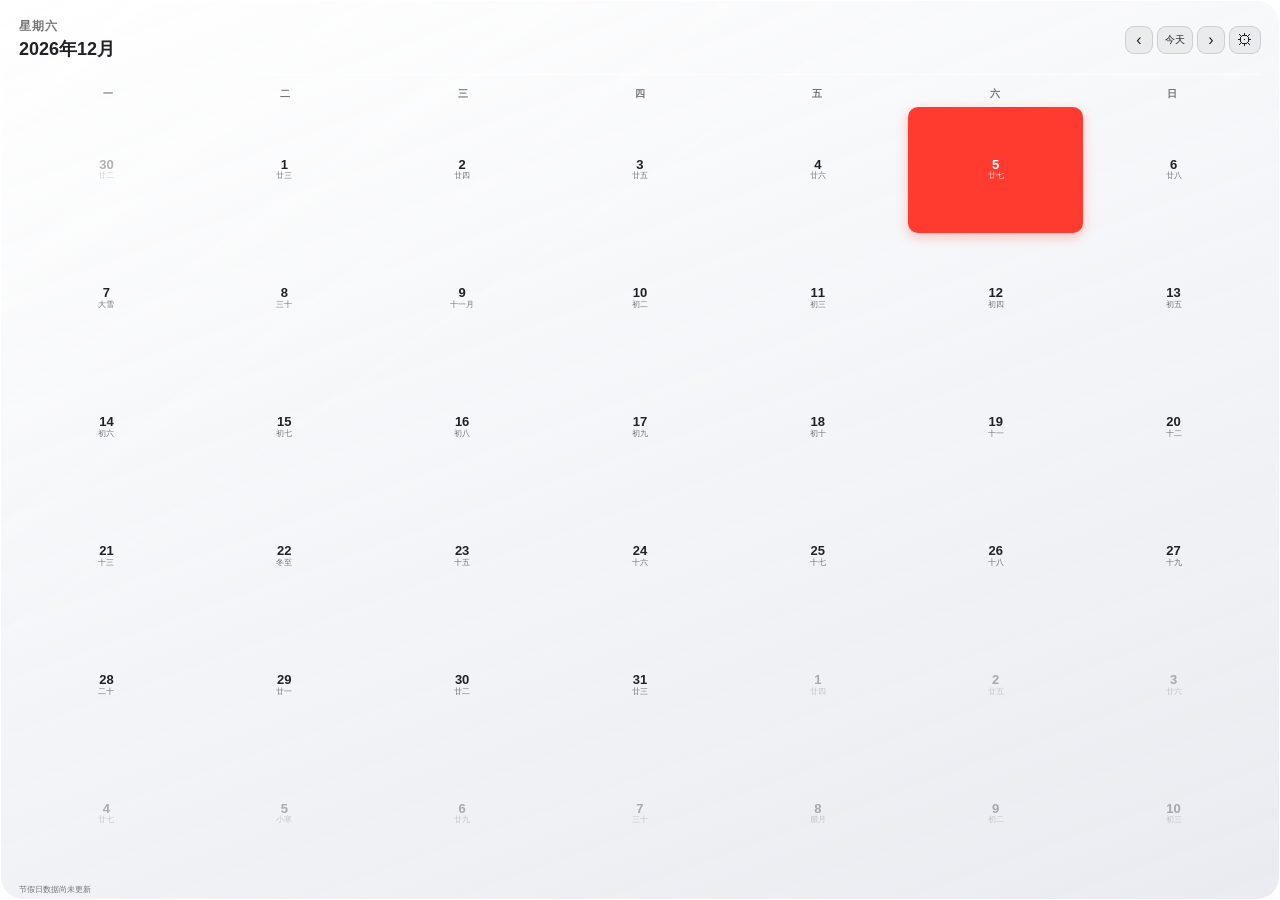
==== widgets/Glass_Calendar/index.html @ c7bc6d6c "Release DING with Widgets 0.7.16" ====
<!doctype html>
<html lang="zh-CN">
<head>
  <meta charset="utf-8">
  <meta name="viewport" content="width=device-width,initial-scale=1">
  <link rel="stylesheet" href="../shared/glass.css?v=2">
  <link rel="stylesheet" href="style.css">
  <title>日历</title>
</head>
<body>
  <main id="calendar" class="calendar glass-card">
    <header>
      <div class="calendar-title">
        <span id="weekday" class="eyebrow"></span>
        <strong id="month"></strong>
      </div>
      <nav aria-label="月份导航">
        <button id="previous" type="button" title="上个月" aria-label="上个月">‹</button>
        <button id="today-button" type="button">今天</button>
        <button id="next" type="button" title="下个月" aria-label="下个月">›</button>
        <button id="settings-button" type="button" title="日历设置" aria-label="日历设置">⚙</button>
      </nav>
    </header>
    <div class="divider"></div>
    <div id="week" class="grid week"></div>
    <div id="days" class="grid days"></div>
    <section id="day-detail" class="day-detail" hidden></section>
    <p id="calendar-status" class="calendar-status"></p>

    <section id="settings" class="settings" hidden>
      <div class="settings-head">
        <div><span class="eyebrow">日历</span><strong>显示设置</strong></div>
        <button id="close-settings" type="button" title="完成" aria-label="完成">✓</button>
      </div>
      <label class="switch-row"><span>显示农历</span><input id="show-lunar" type="checkbox"></label>
      <label class="switch-row"><span>显示传统节日与节气</span><input id="show-festivals" type="checkbox"></label>
      <label class="switch-row"><span>显示法定节假日</span><input id="show-statutory" type="checkbox"></label>
      <label class="switch-row"><span>显示调休补班</span><input id="show-workdays" type="checkbox"></label>
      <label class="switch-row"><span>每周从星期一开始</span><input id="week-monday" type="checkbox"></label>
      <label class="setting-slider">
        <span>卡片透明度</span><output id="opacity-value">100%</output>
        <input id="opacity" type="range" min="35" max="100" step="5">
      </label>
      <div class="holiday-update">
        <div><strong>中国大陆节假日</strong><span id="last-update">尚未更新</span></div>
        <button id="update-holidays" type="button">更新数据</button>
      </div>
      <p id="update-status" class="update-status" role="status"></p>
    </section>
  </main>
  <script src="calendar.js"></script>
</body>
</html>
---- widgets/shared/glass.css ----
:root {
  color-scheme: light dark;
  font-family: -apple-system, BlinkMacSystemFont, "SF Pro Display", Inter,
    "Noto Sans CJK SC", "Noto Sans", sans-serif;
  --text: rgba(255, 255, 255, .96);
  --secondary: rgba(255, 255, 255, .66);
  --hairline: rgba(255, 255, 255, .22);
  --panel-top: rgba(58, 58, 62, .82);
  --panel-bottom: rgba(22, 22, 25, .78);
  --control: rgba(255, 255, 255, .13);
  --widget-opacity: 1;
}

* { box-sizing: border-box; }

html, body {
  width: 100%;
  height: 100%;
  margin: 0;
  overflow: hidden;
  background: transparent;
  color: var(--text);
  user-select: none;
}

button, input, textarea { font: inherit; }

.glass-card {
  position: relative;
  width: 100%;
  height: 100%;
  overflow: hidden;
  border: 1px solid var(--hairline);
  border-radius: 22px;
  background: transparent;
  box-shadow: inset 0 1px rgba(255, 255, 255, .18);
  backdrop-filter: blur(28px) saturate(150%);
  -webkit-backdrop-filter: blur(28px) saturate(150%);
}

.glass-card::before {
  content: "";
  position: absolute;
  z-index: 0;
  inset: 0;
  border-radius: inherit;
  pointer-events: none;
  opacity: var(--widget-opacity);
  background:
    linear-gradient(145deg, rgba(255,255,255,.14), transparent 38%),
    linear-gradient(160deg, var(--panel-top), var(--panel-bottom));
}

.glass-card > * { position: relative; z-index: 1; }

.setting-slider {
  display: grid;
  grid-template-columns: 1fr auto;
  align-items: center;
  gap: 8px 12px;
  margin-top: 12px;
  color: var(--text);
  font-size: 12px;
}

.setting-slider input[type="range"] {
  grid-column: 1 / -1;
  width: 100%;
  accent-color: #0a84ff;
}

.setting-slider output {
  color: var(--secondary);
  font-variant-numeric: tabular-nums;
}

.eyebrow {
  color: var(--secondary);
  font-size: 12px;
  font-weight: 650;
  letter-spacing: .08em;
  text-transform: uppercase;
}

@media (prefers-color-scheme: light) {
  :root {
    --text: rgba(20, 20, 24, .94);
    --secondary: rgba(20, 20, 24, .58);
    --hairline: rgba(255, 255, 255, .66);
    --panel-top: rgba(255, 255, 255, .86);
    --panel-bottom: rgba(226, 229, 236, .76);
    --control: rgba(255, 255, 255, .52);
  }
  .glass-card { box-shadow: inset 0 1px white; }
}

@media (prefers-reduced-motion: reduce) {
  *, *::before, *::after { animation: none !important; transition: none !important; }
}
---- widgets/Glass_Calendar/style.css ----
.calendar {
  display: grid;
  grid-template-rows: auto auto auto minmax(0, 1fr) auto;
  padding: 17px 18px 22px;
  overflow: hidden;
}
header, .settings-head { display: flex; align-items: center; justify-content: space-between; gap: 10px; }
.calendar-title { display: grid; gap: 2px; }
.calendar-title strong, .settings-head strong { font-size: 18px; }
nav { display: flex; align-items: center; gap: 4px; }
button { font: inherit; }
nav button, .settings-head button {
  min-width: 28px;
  height: 28px;
  padding: 0 7px;
  border: 1px solid rgba(255,255,255,.15);
  border-radius: 9px;
  color: var(--text);
  background: rgba(255,255,255,.10);
  cursor: pointer;
}
nav button:hover, .settings-head button:hover { background: rgba(255,255,255,.18); }
#today-button { font-size: 10px; }
.divider { height: 1px; margin: 13px 0 8px; background: var(--hairline); }
.grid { display: grid; grid-template-columns: repeat(7, minmax(0, 1fr)); text-align: center; }
.week { color: var(--secondary); font-size: 10px; font-weight: 650; }
.week span { padding: 4px 0 6px; }
.days { grid-template-rows: repeat(6, minmax(36px, 1fr)); gap: 3px; min-height: 0; }
.day {
  position: relative;
  display: grid;
  place-content: center;
  min-width: 0;
  min-height: 0;
  padding: 2px 1px;
  border: 0;
  border-radius: 10px;
  color: var(--text);
  background: transparent;
  cursor: pointer;
  font-variant-numeric: tabular-nums;
}
.day:hover { background: rgba(255,255,255,.10); }
.day strong { font-size: 13px; font-weight: 620; line-height: 1.05; }
.day small {
  max-width: 100%;
  min-height: 11px;
  overflow: hidden;
  color: var(--secondary);
  font-size: 8px;
  line-height: 1.25;
  text-overflow: ellipsis;
  white-space: nowrap;
}
.day.muted { opacity: .34; }
.day.today { color: white; background: #ff3b30; box-shadow: 0 4px 12px rgba(255,59,48,.30); }
.day.today small { color: rgba(255,255,255,.82); }
.day.holiday:not(.today) strong { color: #ff6961; }
.day.workday:not(.today) strong { color: #7c9dff; }
.day i {
  position: absolute;
  top: 2px;
  right: 2px;
  display: grid;
  place-items: center;
  width: 12px;
  height: 12px;
  border-radius: 50%;
  color: white;
  background: #ff5a52;
  font-size: 7px;
  font-style: normal;
  font-weight: 700;
}
.day.workday i { background: #637de8; }

.day-detail {
  position: absolute !important;
  z-index: 4 !important;
  left: 18px;
  right: 18px;
  bottom: 18px;
  display: flex;
  align-items: center;
  gap: 8px;
  min-height: 34px;
  padding: 7px 10px;
  overflow: auto;
  border: 1px solid rgba(255,255,255,.18);
  border-radius: 11px;
  background: rgba(28,28,31,.90);
  box-shadow: 0 8px 22px rgba(0,0,0,.22);
  backdrop-filter: blur(18px);
  font-size: 9px;
  white-space: nowrap;
}
.day-detail[hidden] { display: none; }
.day-detail span { color: rgba(255,255,255,.72); }
.calendar-status { position: absolute; left: 18px; bottom: 4px; margin: 0; color: var(--secondary); font-size: 8px; }

.settings {
  position: absolute !important;
  z-index: 8 !important;
  inset: 0;
  padding: 19px 20px 24px;
  overflow: auto;
  color: var(--text);
  background: rgba(24,24,27,.96);
  backdrop-filter: blur(28px);
}
.settings[hidden] { display: none; }
.switch-row {
  display: flex;
  align-items: center;
  justify-content: space-between;
  min-height: 37px;
  border-bottom: 1px solid rgba(255,255,255,.09);
  font-size: 11px;
}
.switch-row:first-of-type { margin-top: 12px; }
.switch-row input { accent-color: #0a84ff; }
.holiday-update {
  display: flex;
  align-items: center;
  justify-content: space-between;
  gap: 12px;
  margin-top: 15px;
  padding-top: 12px;
  border-top: 1px solid rgba(255,255,255,.10);
}
.holiday-update > div { display: grid; gap: 3px; }
.holiday-update strong { font-size: 11px; }
.holiday-update span { color: var(--secondary); font-size: 8px; }
.holiday-update button {
  height: 30px;
  padding: 0 11px;
  border: 0;
  border-radius: 9px;
  color: white;
  background: #0a84ff;
  cursor: pointer;
  font-size: 10px;
}
.holiday-update button:disabled { opacity: .55; }
.update-status { min-height: 14px; margin: 8px 0 0; color: var(--secondary); font-size: 9px; }

@media (prefers-color-scheme: light) {
  .settings { background: rgba(244,246,250,.97); }
  nav button, .settings-head button { border-color: rgba(20,20,24,.13); background: rgba(20,20,24,.06); }
  .switch-row, .holiday-update { border-color: rgba(20,20,24,.10); }
  .day-detail { color: white; }
}

@media (max-width: 340px), (max-height: 370px) {
  .calendar { padding: 13px 13px 18px; }
  .calendar-title strong { font-size: 15px; }
  nav button { min-width: 24px; height: 25px; padding: 0 5px; }
  .divider { margin: 8px 0 5px; }
  .days { grid-template-rows: repeat(6, minmax(29px, 1fr)); gap: 1px; }
  .day strong { font-size: 11px; }
  .day small { font-size: 7px; }
  .settings { padding: 14px 15px 20px; }
}
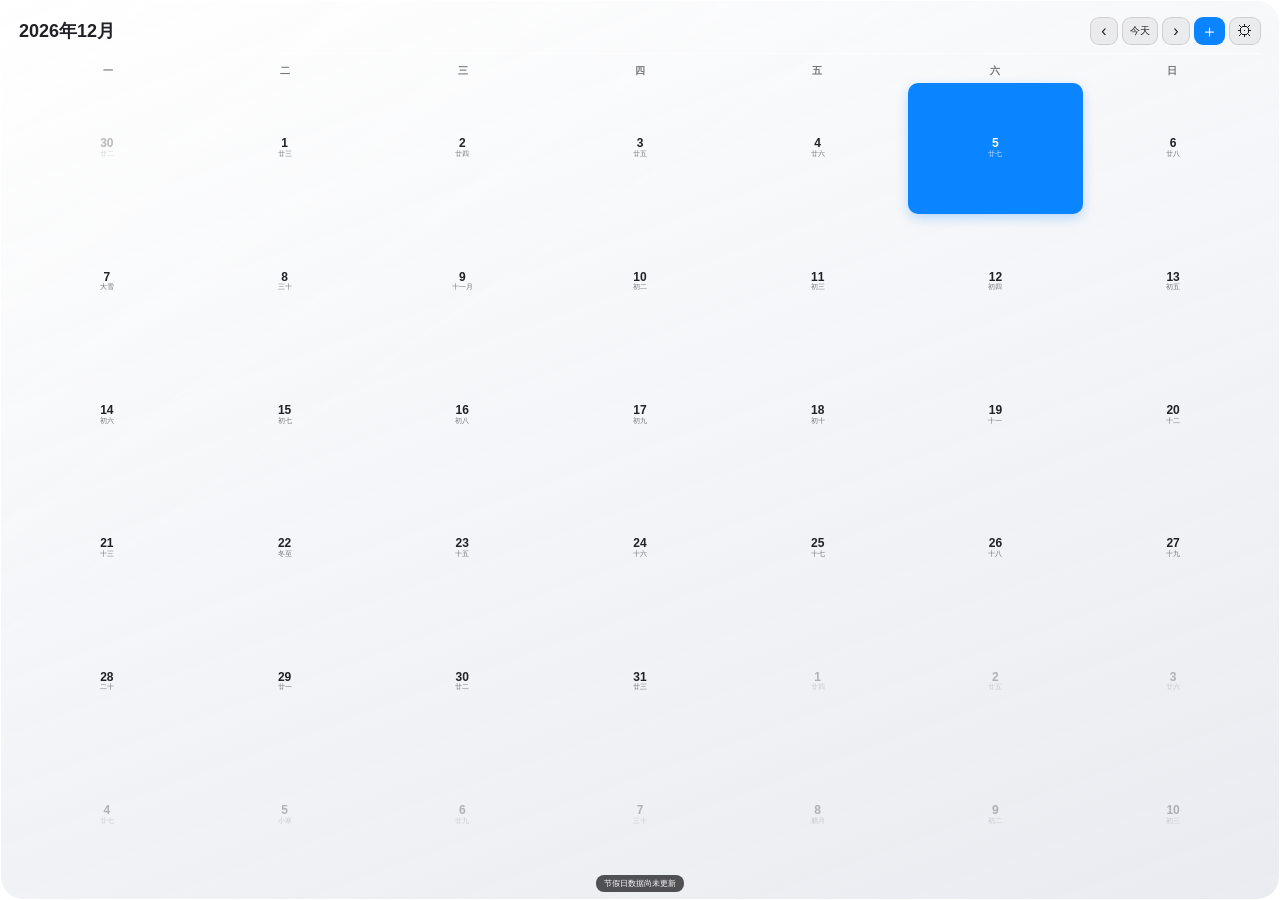
==== commit 8f7acdce: "Release DING with Widgets 1.0.0" ====
--- a/widgets/Glass_Calendar/index.html
+++ b/widgets/Glass_Calendar/index.html
@@ -4,27 +4,70 @@
   <meta charset="utf-8">
   <meta name="viewport" content="width=device-width,initial-scale=1">
   <link rel="stylesheet" href="../shared/glass.css?v=2">
-  <link rel="stylesheet" href="style.css">
+  <link rel="stylesheet" href="style.css?v=10">
   <title>日历</title>
 </head>
 <body>
-  <main id="calendar" class="calendar glass-card">
-    <header>
-      <div class="calendar-title">
-        <span id="weekday" class="eyebrow"></span>
-        <strong id="month"></strong>
+  <main id="calendar" class="calendar glass-card" data-layout="medium">
+    <section class="compact-view" aria-label="紧凑日历">
+      <header class="compact-head">
+        <span id="compact-month"></span>
+        <nav aria-label="紧凑型日历操作">
+          <button id="compact-today" class="compact-today-button" type="button">今天</button>
+          <button id="compact-add" class="agenda-add" type="button" title="添加安排" aria-label="添加安排">＋</button>
+          <button id="compact-settings" class="round-button" type="button" title="日历设置">⚙</button>
+        </nav>
+      </header>
+      <div class="compact-date">
+        <div class="compact-day-line">
+          <button id="compact-previous-day" class="compact-day-nav" type="button" title="前一天" aria-label="前一天">‹</button>
+          <strong id="compact-day"></strong>
+          <button id="compact-next-day" class="compact-day-nav" type="button" title="后一天" aria-label="后一天">›</button>
+        </div>
+        <span id="compact-weekday"></span>
+        <small id="compact-lunar"></small>
       </div>
-      <nav aria-label="月份导航">
-        <button id="previous" type="button" title="上个月" aria-label="上个月">‹</button>
-        <button id="today-button" type="button">今天</button>
-        <button id="next" type="button" title="下个月" aria-label="下个月">›</button>
-        <button id="settings-button" type="button" title="日历设置" aria-label="日历设置">⚙</button>
-      </nav>
-    </header>
-    <div class="divider"></div>
-    <div id="week" class="grid week"></div>
-    <div id="days" class="grid days"></div>
-    <section id="day-detail" class="day-detail" hidden></section>
+      <div id="compact-markers" class="compact-markers" aria-label="今日日程标记"></div>
+    </section>
+
+    <section class="calendar-layout" aria-label="月历">
+      <section class="month-panel">
+        <header class="calendar-head">
+          <div class="calendar-title">
+            <strong id="month"></strong>
+          </div>
+          <nav aria-label="月份导航">
+            <button id="previous" type="button" title="上个月" aria-label="上个月">‹</button>
+            <button id="today-button" type="button">今天</button>
+            <button id="next" type="button" title="下个月" aria-label="下个月">›</button>
+            <button id="add-event" class="agenda-add" type="button" title="添加安排" aria-label="添加安排">＋</button>
+            <button id="settings-button" type="button" title="日历设置" aria-label="日历设置">⚙</button>
+          </nav>
+        </header>
+        <div class="divider"></div>
+        <div id="week" class="grid week"></div>
+        <div id="days" class="grid days"></div>
+      </section>
+
+      <section class="schedule-panel" aria-label="所选日期的安排">
+        <header class="schedule-head">
+          <div>
+            <strong id="selected-heading"></strong>
+            <span id="selected-lunar"></span>
+          </div>
+        </header>
+        <div id="selected-events" class="event-list"></div>
+      </section>
+    </section>
+
+    <section id="event-popover" class="event-popover" hidden aria-live="polite">
+      <header>
+        <strong id="popover-heading"></strong>
+        <span id="popover-lunar"></span>
+      </header>
+      <div id="popover-events" class="event-list"></div>
+    </section>
+
     <p id="calendar-status" class="calendar-status"></p>
 
     <section id="settings" class="settings" hidden>
@@ -32,6 +75,35 @@
         <div><span class="eyebrow">日历</span><strong>显示设置</strong></div>
         <button id="close-settings" type="button" title="完成" aria-label="完成">✓</button>
       </div>
+
+      <section class="layout-settings">
+        <strong>日历样式</strong>
+        <span>选择后会自动调整小组件尺寸</span>
+        <div id="layout-options" class="layout-options">
+          <button class="layout-option" type="button" data-preset="compact">
+            <span class="layout-preview preview-compact">
+              <i></i><b>22</b><em></em>
+            </span>
+            <span><b>紧凑</b><small>日期与悬停日程彩条</small></span>
+            <i class="selected-mark">✓</i>
+          </button>
+          <button class="layout-option" type="button" data-preset="medium">
+            <span class="layout-preview preview-medium">
+              <i></i><em></em><em></em><em></em><em></em>
+            </span>
+            <span><b>月历</b><small>月份、日程彩条与悬停详情</small></span>
+            <i class="selected-mark">✓</i>
+          </button>
+          <button class="layout-option" type="button" data-preset="large">
+            <span class="layout-preview preview-large">
+              <i></i><em></em><em></em><em></em><strong></strong>
+            </span>
+            <span><b>月历与日程</b><small>左右分栏完整视图</small></span>
+            <i class="selected-mark">✓</i>
+          </button>
+        </div>
+      </section>
+
       <label class="switch-row"><span>显示农历</span><input id="show-lunar" type="checkbox"></label>
       <label class="switch-row"><span>显示传统节日与节气</span><input id="show-festivals" type="checkbox"></label>
       <label class="switch-row"><span>显示法定节假日</span><input id="show-statutory" type="checkbox"></label>
@@ -47,7 +119,25 @@
       </div>
       <p id="update-status" class="update-status" role="status"></p>
     </section>
+
+    <section id="event-editor" class="event-editor" hidden>
+      <form id="event-form" class="event-form">
+        <div class="settings-head">
+          <div><span class="eyebrow">日程</span><strong>新增安排</strong></div>
+          <button id="close-event-editor" type="button" title="取消" aria-label="取消">×</button>
+        </div>
+        <label><span>标题</span><input id="event-title" type="text" maxlength="160" required autofocus></label>
+        <label><span>日期</span><input id="event-date" type="date" required></label>
+        <div class="event-time-row">
+          <label><span>开始</span><input id="event-start" type="time" required></label>
+          <label><span>结束</span><input id="event-end" type="time" required></label>
+        </div>
+        <label><span>地点（可选）</span><input id="event-location" type="text" maxlength="160"></label>
+        <p id="event-editor-status" class="update-status" role="status"></p>
+        <button id="save-event" class="save-event" type="submit">添加到系统日历</button>
+      </form>
+    </section>
   </main>
-  <script src="calendar.js"></script>
+  <script src="calendar.js?v=11"></script>
 </body>
 </html>
--- a/widgets/Glass_Calendar/style.css
+++ b/widgets/Glass_Calendar/style.css
@@ -1,15 +1,27 @@
+* { box-sizing: border-box; }
+
 .calendar {
-  display: grid;
-  grid-template-rows: auto auto auto minmax(0, 1fr) auto;
-  padding: 17px 18px 22px;
-  overflow: hidden;
-}
-header, .settings-head { display: flex; align-items: center; justify-content: space-between; gap: 10px; }
-.calendar-title { display: grid; gap: 2px; }
+  position: relative;
+  width: 100%;
+  height: 100%;
+  padding: 16px 18px 18px;
+  overflow: hidden;
+}
+
+button { font: inherit; }
+.compact-view { display: none; height: 100%; }
+.calendar-layout { display: grid; height: 100%; min-height: 0; }
+.month-panel { display: grid; grid-template-rows: auto auto auto minmax(0, 1fr); min-width: 0; min-height: 0; }
+.calendar-head, .compact-head, .schedule-head, .settings-head {
+  display: flex;
+  align-items: center;
+  justify-content: space-between;
+  gap: 10px;
+}
+.calendar-title { display: block; }
 .calendar-title strong, .settings-head strong { font-size: 18px; }
 nav { display: flex; align-items: center; gap: 4px; }
-button { font: inherit; }
-nav button, .settings-head button {
+nav button, .settings-head button, .round-button, .agenda-add {
   min-width: 28px;
   height: 28px;
   padding: 0 7px;
@@ -19,13 +31,15 @@
   background: rgba(255,255,255,.10);
   cursor: pointer;
 }
-nav button:hover, .settings-head button:hover { background: rgba(255,255,255,.18); }
+nav button:hover, .settings-head button:hover, .round-button:hover, .agenda-add:hover {
+  background: rgba(255,255,255,.18);
+}
 #today-button { font-size: 10px; }
-.divider { height: 1px; margin: 13px 0 8px; background: var(--hairline); }
+.divider { height: 1px; margin: 8px 0 7px; background: var(--hairline); }
 .grid { display: grid; grid-template-columns: repeat(7, minmax(0, 1fr)); text-align: center; }
 .week { color: var(--secondary); font-size: 10px; font-weight: 650; }
-.week span { padding: 4px 0 6px; }
-.days { grid-template-rows: repeat(6, minmax(36px, 1fr)); gap: 3px; min-height: 0; }
+.week span { padding: 3px 0 5px; }
+.days { grid-template-rows: repeat(6, minmax(29px, 1fr)); gap: 2px; min-height: 0; }
 .day {
   position: relative;
   display: grid;
@@ -33,7 +47,7 @@
   min-width: 0;
   min-height: 0;
   padding: 2px 1px;
-  border: 0;
+  border: 1px solid transparent;
   border-radius: 10px;
   color: var(--text);
   background: transparent;
@@ -41,123 +55,379 @@
   font-variant-numeric: tabular-nums;
 }
 .day:hover { background: rgba(255,255,255,.10); }
-.day strong { font-size: 13px; font-weight: 620; line-height: 1.05; }
+.day strong { font-size: 12px; font-weight: 620; line-height: 1.05; }
 .day small {
   max-width: 100%;
-  min-height: 11px;
+  min-height: 10px;
   overflow: hidden;
   color: var(--secondary);
-  font-size: 8px;
+  font-size: 7px;
   line-height: 1.25;
   text-overflow: ellipsis;
   white-space: nowrap;
 }
-.day.muted { opacity: .34; }
-.day.today { color: white; background: #ff3b30; box-shadow: 0 4px 12px rgba(255,59,48,.30); }
+.day.muted { opacity: .30; }
+.day.selected:not(.today) { border-color: rgba(10,132,255,.76); background: rgba(10,132,255,.13); }
+.day.today { color: white; background: #0a84ff; box-shadow: 0 4px 12px rgba(10,132,255,.27); }
+.day.today.selected { outline: 2px solid rgba(255,255,255,.74); outline-offset: -3px; }
 .day.today small { color: rgba(255,255,255,.82); }
-.day.holiday:not(.today) strong { color: #ff6961; }
-.day.workday:not(.today) strong { color: #7c9dff; }
-.day i {
+.day.holiday:not(.today) strong { color: #ff625a; }
+.day.workday:not(.today) strong { color: #708cff; }
+.day > i {
   position: absolute;
   top: 2px;
   right: 2px;
   display: grid;
   place-items: center;
-  width: 12px;
-  height: 12px;
+  width: 11px;
+  height: 11px;
   border-radius: 50%;
   color: white;
   background: #ff5a52;
-  font-size: 7px;
+  font-size: 6px;
   font-style: normal;
   font-weight: 700;
 }
-.day.workday i { background: #637de8; }
-
-.day-detail {
-  position: absolute !important;
-  z-index: 4 !important;
-  left: 18px;
-  right: 18px;
-  bottom: 18px;
+.day.workday > i { background: #637de8; }
+.event-bars {
+  position: absolute;
+  right: 6px;
+  bottom: 2px;
+  left: 6px;
   display: flex;
+  justify-content: center;
+  gap: 2px;
+  height: 3px;
+}
+.event-bars span { flex: 1; max-width: 13px; border-radius: 999px; }
+.day.today .event-bars span { box-shadow: 0 0 0 1px rgba(255,255,255,.50); }
+
+.schedule-panel {
+  min-width: 0;
+  min-height: 0;
+  overflow: hidden;
+}
+.schedule-head > div { display: grid; min-width: 0; gap: 2px; }
+.schedule-head strong { font-size: 13px; }
+.schedule-head span { overflow: hidden; color: var(--secondary); font-size: 8px; text-overflow: ellipsis; white-space: nowrap; }
+.agenda-add,
+.agenda-add:hover,
+.agenda-add:focus,
+.agenda-add:active {
+  border: 0;
+  outline: none;
+  color: white;
+  background: #0a84ff;
+  font-size: 17px;
+  line-height: 1;
+}
+.event-list { min-height: 0; overflow: auto; }
+.events-empty { margin: 0; color: var(--secondary); font-size: 10px; }
+.event-row { display: grid; grid-template-columns: 4px 1fr; gap: 9px; padding: 7px 0; }
+.event-row > i { border-radius: 4px; }
+.event-row > div { display: grid; min-width: 0; gap: 2px; }
+.event-row strong { overflow: hidden; font-size: 11px; text-overflow: ellipsis; white-space: nowrap; }
+.event-row span { color: var(--secondary); font-size: 9px; }
+
+/* Medium: month grid only; schedules appear on hover. */
+.calendar[data-layout="medium"] .calendar-layout {
+  grid-template-rows: minmax(0, 1fr);
+}
+.calendar[data-layout="medium"] .schedule-panel { display: none; }
+
+/* Large: calendar and agenda are visible side by side. */
+.calendar[data-layout="large"] { padding: 18px 20px 20px; }
+.calendar[data-layout="large"] .calendar-layout {
+  grid-template-columns: minmax(340px, 3fr) minmax(210px, 2fr);
+  gap: 20px;
+}
+.calendar[data-layout="large"] .month-panel { padding-right: 20px; border-right: 1px solid var(--hairline); }
+.calendar[data-layout="large"] .schedule-panel { display: grid; grid-template-rows: auto minmax(0, 1fr); gap: 12px; }
+.calendar[data-layout="large"] .schedule-head { padding: 4px 0 10px; border-bottom: 1px solid var(--hairline); }
+.calendar[data-layout="large"] .schedule-head strong { font-size: 16px; }
+.calendar[data-layout="large"] .event-list .events-empty { padding-top: 8px; }
+.calendar[data-layout="large"] .day strong { font-size: 13px; }
+.calendar[data-layout="large"] .day small { font-size: 8px; }
+
+/* Compact: today plus color markers; details appear on hover. */
+.calendar[data-layout="compact"] { padding: 13px 14px 14px; }
+.calendar[data-layout="compact"] .calendar-layout { display: none; }
+.calendar[data-layout="compact"] .compact-view { display: grid; grid-template-rows: auto minmax(0, 1fr) auto; }
+.compact-head { color: var(--secondary); font-size: 12px; font-weight: 700; }
+.compact-head nav { display: flex; gap: 5px; }
+.compact-head .round-button { min-width: 25px; height: 25px; padding: 0; border-radius: 50%; font-size: 11px; }
+.compact-head .agenda-add { min-width: 25px; width: 25px; height: 25px; padding: 0; border-radius: 50%; }
+.compact-head .compact-today-button {
+  min-width: 36px;
+  height: 25px;
+  padding: 0 7px;
+  border-radius: 999px;
+  font-size: 9px;
+}
+.compact-date { display: grid; align-content: center; justify-items: center; min-height: 0; }
+.compact-day-line {
+  display: grid;
+  grid-template-columns: 30px minmax(72px, auto) 30px;
   align-items: center;
   gap: 8px;
-  min-height: 34px;
-  padding: 7px 10px;
+}
+.compact-day-line strong { font-size: 60px; font-weight: 520; line-height: .95; letter-spacing: -3px; text-align: center; }
+.compact-day-nav {
+  display: grid;
+  place-items: center;
+  width: 28px;
+  height: 34px;
+  padding: 0;
+  border: 0;
+  border-radius: 10px;
+  color: var(--secondary);
+  background: transparent;
+  cursor: pointer;
+  font-size: 24px;
+  line-height: 1;
+}
+.compact-day-nav:hover, .compact-day-nav:focus-visible {
+  color: var(--text);
+  background: rgba(255,255,255,.12);
+  outline: none;
+}
+.compact-date > span { margin-top: 7px; font-size: 13px; font-weight: 650; }
+.compact-date small {
+  max-width: 100%;
+  min-height: 15px;
+  margin-top: 4px;
+  overflow: hidden;
+  color: var(--secondary);
+  font-size: 9px;
+  text-overflow: ellipsis;
+  white-space: nowrap;
+}
+.compact-markers {
+  position: relative;
+  z-index: 7;
+  display: flex;
+  justify-content: center;
+  gap: 6px;
+  min-height: 15px;
+  padding: 5px 8px 3px;
+}
+.compact-marker {
+  width: 28px;
+  height: 5px;
+  padding: 0;
+  border: 0;
+  border-radius: 999px;
+  cursor: pointer;
+  box-shadow: 0 1px 3px rgba(0,0,0,.18);
+}
+.compact-marker:hover { transform: scaleY(1.45); }
+
+.event-popover {
+  position: absolute !important;
+  z-index: 7 !important;
+  width: min(240px, calc(100% - 20px));
+  max-height: min(220px, calc(100% - 20px));
+  padding: 12px 14px;
   overflow: auto;
-  border: 1px solid rgba(255,255,255,.18);
-  border-radius: 11px;
-  background: rgba(28,28,31,.90);
-  box-shadow: 0 8px 22px rgba(0,0,0,.22);
-  backdrop-filter: blur(18px);
-  font-size: 9px;
+  border: 1px solid rgba(255,255,255,.24);
+  border-radius: 14px;
+  color: var(--text);
+  background: rgba(27,27,31,.96);
+  box-shadow: 0 12px 34px rgba(0,0,0,.34);
+  backdrop-filter: blur(24px);
+  pointer-events: none;
+}
+.event-popover[hidden] { display: none; }
+.event-popover header { display: grid; gap: 2px; padding-bottom: 7px; border-bottom: 1px solid var(--hairline); }
+.event-popover header strong { font-size: 12px; }
+.event-popover header span { color: var(--secondary); font-size: 8px; }
+.event-popover .event-row { padding: 6px 0; }
+
+.calendar-status {
+  position: absolute;
+  z-index: 6;
+  left: 50%;
+  bottom: 7px;
+  max-width: calc(100% - 24px);
+  margin: 0;
+  padding: 3px 8px;
+  overflow: hidden;
+  border-radius: 8px;
+  color: var(--secondary);
+  background: rgba(20,20,23,.72);
+  font-size: 8px;
+  text-overflow: ellipsis;
+  transform: translateX(-50%);
   white-space: nowrap;
-}
-.day-detail[hidden] { display: none; }
-.day-detail span { color: rgba(255,255,255,.72); }
-.calendar-status { position: absolute; left: 18px; bottom: 4px; margin: 0; color: var(--secondary); font-size: 8px; }
+  pointer-events: none;
+}
+.calendar-status:empty { display: none; }
 
 .settings {
   position: absolute !important;
   z-index: 8 !important;
   inset: 0;
-  padding: 19px 20px 24px;
+  padding: 18px 20px 24px;
   overflow: auto;
   color: var(--text);
-  background: rgba(24,24,27,.96);
+  background: rgba(24,24,27,.97);
   backdrop-filter: blur(28px);
 }
 .settings[hidden] { display: none; }
+.layout-settings { margin-top: 14px; }
+.layout-settings > strong { display: block; font-size: 11px; }
+.layout-settings > span { color: var(--secondary); font-size: 8px; }
+.layout-options { display: grid; grid-template-columns: repeat(3, minmax(0, 1fr)); gap: 7px; margin: 9px 0 12px; }
+.layout-option {
+  position: relative;
+  display: grid;
+  min-width: 0;
+  gap: 6px;
+  padding: 8px;
+  border: 1px solid rgba(255,255,255,.10);
+  border-radius: 12px;
+  color: var(--text);
+  background: rgba(255,255,255,.05);
+  cursor: pointer;
+  text-align: left;
+}
+.layout-option:hover { background: rgba(255,255,255,.09); }
+.layout-option.selected { border-color: #0a84ff; background: rgba(10,132,255,.12); }
+.layout-option > span:last-of-type { display: grid; min-width: 0; }
+.layout-option b { font-size: 9px; }
+.layout-option small { overflow: hidden; color: var(--secondary); font-size: 7px; text-overflow: ellipsis; white-space: nowrap; }
+.selected-mark {
+  position: absolute;
+  top: 5px;
+  right: 5px;
+  display: none;
+  place-items: center;
+  width: 14px;
+  height: 14px;
+  border-radius: 50%;
+  color: white;
+  background: #0a84ff;
+  font-size: 8px;
+  font-style: normal;
+}
+.layout-option.selected .selected-mark { display: grid; }
+.layout-preview {
+  position: relative;
+  display: block !important;
+  height: 42px;
+  overflow: hidden;
+  border-radius: 7px;
+  background: rgba(235,240,248,.92);
+}
+.preview-compact { width: 46px; justify-self: center; }
+.preview-compact i, .preview-medium i, .preview-large i { position: absolute; top: 5px; left: 6px; width: 18px; height: 2px; border-radius: 2px; background: #64738a; }
+.preview-compact b { position: absolute; top: 10px; left: 0; right: 0; color: #26344b; font-size: 16px; text-align: center; }
+.preview-compact em { position: absolute; right: 6px; bottom: 6px; left: 6px; height: 5px; border-top: 1px solid #c5cfdd; border-bottom: 2px solid #8290a5; }
+.preview-medium em, .preview-large em { position: relative; float: left; width: 10%; height: 3px; margin: 13px 2px 0 4px; background: #8190a6; }
+.preview-medium em:nth-of-type(n+3), .preview-large em:nth-of-type(n+3) { margin-top: 5px; }
+.preview-large strong { position: absolute; top: 5px; right: 5px; width: 30%; height: 31px; border-left: 1px solid #bdc8d7; }
+.preview-large { padding-right: 28%; }
+
 .switch-row {
   display: flex;
   align-items: center;
   justify-content: space-between;
-  min-height: 37px;
+  min-height: 35px;
   border-bottom: 1px solid rgba(255,255,255,.09);
-  font-size: 11px;
-}
-.switch-row:first-of-type { margin-top: 12px; }
+  font-size: 10px;
+}
 .switch-row input { accent-color: #0a84ff; }
+.setting-slider { display: grid; grid-template-columns: 1fr auto; gap: 6px; margin-top: 10px; font-size: 10px; }
+.setting-slider input { grid-column: 1 / 3; width: 100%; accent-color: #0a84ff; }
+.setting-slider output { color: var(--secondary); }
 .holiday-update {
   display: flex;
   align-items: center;
   justify-content: space-between;
   gap: 12px;
-  margin-top: 15px;
-  padding-top: 12px;
+  margin-top: 14px;
+  padding-top: 11px;
   border-top: 1px solid rgba(255,255,255,.10);
 }
 .holiday-update > div { display: grid; gap: 3px; }
-.holiday-update strong { font-size: 11px; }
+.holiday-update strong { font-size: 10px; }
 .holiday-update span { color: var(--secondary); font-size: 8px; }
 .holiday-update button {
-  height: 30px;
+  height: 29px;
   padding: 0 11px;
   border: 0;
   border-radius: 9px;
   color: white;
   background: #0a84ff;
   cursor: pointer;
+  font-size: 9px;
+}
+.holiday-update button:disabled { opacity: .55; }
+.update-status { min-height: 14px; margin: 8px 0 0; color: var(--secondary); font-size: 8px; }
+
+.event-editor {
+  position: absolute !important;
+  z-index: 10 !important;
+  inset: 0;
+  display: grid;
+  place-items: center;
+  padding: 14px;
+  background: rgba(12,12,15,.44);
+  backdrop-filter: blur(12px);
+}
+.event-editor[hidden] { display: none; }
+.event-form {
+  display: grid;
+  gap: 10px;
+  width: min(360px, 100%);
+  max-height: 100%;
+  padding: 16px;
+  overflow: auto;
+  border: 1px solid rgba(255,255,255,.18);
+  border-radius: 17px;
+  background: rgba(35,35,40,.97);
+  box-shadow: 0 18px 46px rgba(0,0,0,.36);
+}
+.event-form > label, .event-time-row label { display: grid; gap: 4px; color: var(--secondary); font-size: 9px; }
+.event-form input {
+  width: 100%;
+  height: 32px;
+  padding: 0 9px;
+  border: 1px solid rgba(255,255,255,.14);
+  border-radius: 9px;
+  color: var(--text);
+  background: rgba(255,255,255,.08);
+  outline: none;
+  user-select: text;
+}
+.event-form input:focus { border-color: #0a84ff; }
+.event-time-row { display: grid; grid-template-columns: 1fr 1fr; gap: 9px; }
+.save-event {
+  height: 34px;
+  border: 0;
+  border-radius: 10px;
+  color: white;
+  background: #0a84ff;
+  cursor: pointer;
   font-size: 10px;
-}
-.holiday-update button:disabled { opacity: .55; }
-.update-status { min-height: 14px; margin: 8px 0 0; color: var(--secondary); font-size: 9px; }
+  font-weight: 700;
+}
+.save-event:disabled { opacity: .58; cursor: default; }
 
 @media (prefers-color-scheme: light) {
-  .settings { background: rgba(244,246,250,.97); }
-  nav button, .settings-head button { border-color: rgba(20,20,24,.13); background: rgba(20,20,24,.06); }
+  .settings { background: rgba(244,246,250,.98); }
+  nav button, .settings-head button, .round-button { border-color: rgba(20,20,24,.13); background: rgba(20,20,24,.06); }
   .switch-row, .holiday-update { border-color: rgba(20,20,24,.10); }
-  .day-detail { color: white; }
-}
-
-@media (max-width: 340px), (max-height: 370px) {
-  .calendar { padding: 13px 13px 18px; }
-  .calendar-title strong { font-size: 15px; }
-  nav button { min-width: 24px; height: 25px; padding: 0 5px; }
-  .divider { margin: 8px 0 5px; }
-  .days { grid-template-rows: repeat(6, minmax(29px, 1fr)); gap: 1px; }
-  .day strong { font-size: 11px; }
-  .day small { font-size: 7px; }
-  .settings { padding: 14px 15px 20px; }
-}
+  .layout-option { border-color: rgba(20,20,24,.10); background: rgba(20,20,24,.035); }
+  .calendar-status { color: white; }
+  .event-popover { background: rgba(247,248,251,.98); border-color: rgba(20,20,24,.12); }
+  .event-form { background: rgba(247,248,251,.98); border-color: rgba(20,20,24,.12); }
+  .event-form input { border-color: rgba(20,20,24,.12); background: rgba(20,20,24,.05); }
+}
+
+@media (max-width: 330px), (max-height: 330px) {
+  .settings { padding: 13px 14px 18px; }
+  .layout-options { grid-template-columns: 1fr; }
+  .layout-option { grid-template-columns: 64px 1fr; align-items: center; }
+  .layout-preview { width: 58px; }
+}
